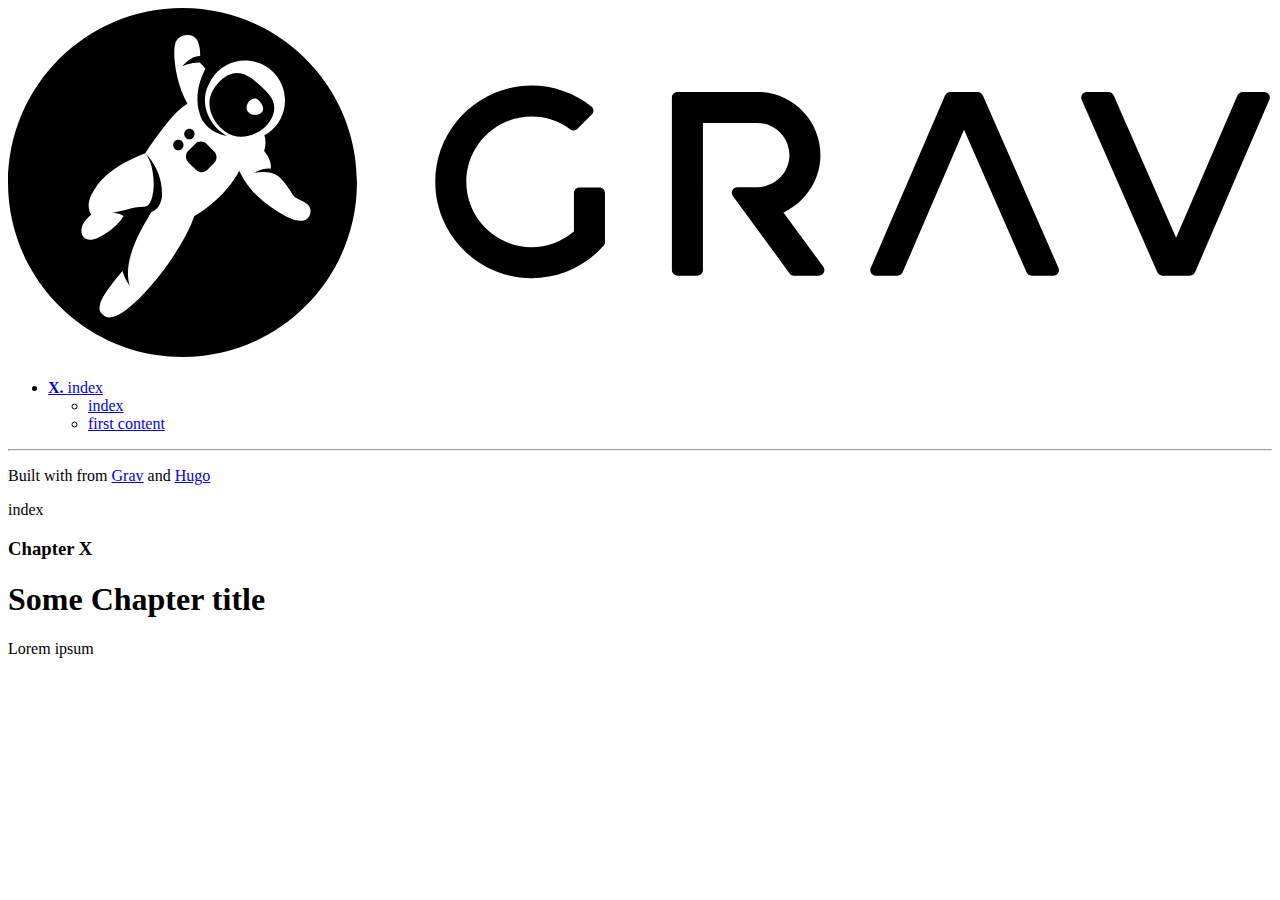
==== basics/index.html @ 23ca7bc8 "init" ====
<!DOCTYPE html>
<html lang="en" class="js csstransforms3d">
  <head>
    <meta charset="utf-8">
    <meta name="viewport" content="width=device-width, initial-scale=1, maximum-scale=1, user-scalable=no">
    <meta name="generator" content="Hugo 0.17" />
    <meta name="description" content="">


    <link rel="shortcut icon" href="/images/favicon.png" type="image/x-icon" />

    
    <title>index</title>
    <link href="http://replace-this-with-your-hugo-site.com//css/nucleus.css" rel="stylesheet">
    <link href="http://replace-this-with-your-hugo-site.com//css/font-awesome.min.css" rel="stylesheet">
    <link href="http://replace-this-with-your-hugo-site.com//css/hybrid.css" rel="stylesheet">
    <link href="http://replace-this-with-your-hugo-site.com//css/featherlight.min.css" rel="stylesheet">
    <link href="http://replace-this-with-your-hugo-site.com//css/perfect-scrollbar.min.css" rel="stylesheet">
    <link href="http://replace-this-with-your-hugo-site.com//css/horsey.css" rel="stylesheet">
    <link href="http://replace-this-with-your-hugo-site.com//css/theme.css" rel="stylesheet">
    <link href="http://replace-this-with-your-hugo-site.com//css/hugo-theme.css" rel="stylesheet">
    <script src="http://replace-this-with-your-hugo-site.com//js/jquery-2.x.min.js"></script>
    <style type="text/css">:root #header + #content > #left > #rlblock_left
    {display:none !important;}</style>
    

  </head>
  <body class="" data-url="/basics/">
    <nav id="sidebar">
  <div id="header-wrapper">
    <div id="header">
      <a id="logo" href="http://getgrav.org">
  <svg id="grav-logo" width="100%" height="100%" viewBox="0 0 504 140" version="1.1" xmlns="http://www.w3.org/2000/svg" xmlns:xlink="http://www.w3.org/1999/xlink" xml:space="preserve" style="fill-rule:evenodd;clip-rule:evenodd;stroke-linejoin:round;stroke-miterlimit:1.41421;">
    <path d="M235.832,71.564l-7.98,-0.001c-1.213,0.001 -2.197,0.987 -2.197,2.204l0,15.327l-0.158,0.132c-4.696,3.962 -10.634,6.14 -16.719,6.14c-14.356,0 -26.034,-11.68 -26.034,-26.037c0,-14.358 11.678,-26.035 26.034,-26.035c5.582,0 10.919,1.767 15.437,5.113c0.877,0.649 2.093,0.56 2.866,-0.211l5.69,-5.69c0.444,-0.442 0.675,-1.055 0.639,-1.681c-0.034,-0.627 -0.336,-1.206 -0.828,-1.597c-6.76,-5.363 -15.214,-8.314 -23.805,-8.314c-21.18,0 -38.414,17.233 -38.414,38.415c0,21.183 17.234,38.415 38.414,38.415c10.937,0 21.397,-4.705 28.698,-12.914c0.358,-0.403 0.556,-0.921 0.556,-1.46l0,-19.603c0,-1.217 -0.985,-2.203 -2.2,-2.203"
      style="fill:#000;fill-rule:nonzero;"></path>
    <path d="M502.794,34.445c-0.408,-0.616 -1.1,-0.989 -1.838,-0.989l-8.684,0c-0.879,0 -1.673,0.522 -2.022,1.329l-24.483,56.839l-24.92,-56.852c-0.352,-0.799 -1.142,-1.316 -2.012,-1.316l-8.713,0c-0.744,0 -1.44,0.373 -1.843,0.995c-0.408,0.623 -0.476,1.408 -0.174,2.09l30.186,68.858c0.352,0.799 1.143,1.317 2.017,1.317l10.992,0c0.879,0 1.673,-0.527 2.021,-1.329l29.655,-68.861c0.289,-0.68 0.222,-1.461 -0.182,-2.081"
      style="fill:#000;fill-rule:nonzero;"></path>
    <path d="M388.683,34.772c-0.353,-0.798 -1.142,-1.316 -2.017,-1.316l-10.988,0c-0.879,0 -1.673,0.522 -2.021,1.329l-29.655,68.861c-0.294,0.675 -0.226,1.46 0.182,2.077c0.407,0.619 1.096,0.993 1.838,0.993l8.684,0c0.879,0 1.673,-0.526 2.022,-1.329l24.478,-56.842l24.92,56.854c0.353,0.798 1.143,1.317 2.013,1.317l8.717,0c0.744,0 1.44,-0.374 1.843,-0.993c0.408,-0.624 0.471,-1.41 0.174,-2.094l-30.19,-68.857Z"
      style="fill:#000;fill-rule:nonzero;"></path>
    <path d="M309.196,81.525l0.476,-0.229c8.675,-4.191 14.279,-13.087 14.279,-22.667c0,-13.881 -11.295,-25.174 -25.176,-25.174l-31.863,0c-1.214,0 -2.199,0.988 -2.199,2.202l0,68.855c0,1.219 0.985,2.204 2.199,2.204l7.979,0c1.214,0 2.2,-0.985 2.2,-2.204l0,-58.679l21.684,0c7.059,0 12.799,5.739 12.799,12.796c0,5.885 -3.996,10.989 -9.728,12.408c-1.032,0.261 -2.064,0.393 -3.071,0.393l-7.977,0c-0.829,0 -1.585,0.467 -1.959,1.205c-0.378,0.74 -0.305,1.625 0.187,2.296l22.62,30.884c0.412,0.566 1.07,0.901 1.771,0.901l9.915,0c0.827,0 1.587,-0.467 1.96,-1.207c0.378,-0.742 0.302,-1.629 -0.186,-2.296l-15.91,-21.688Z"
      style="fill:#000;fill-rule:nonzero;"></path>
    <path d="M107.191,80.969c-7.255,-4.794 -11.4,-8.845 -15.011,-16.109c-2.47,4.977 -8.236,12.376 -17.962,18.198c-4.856,15.106 -27.954,44.015 -35.43,39.916c-2.213,-1.212 -2.633,-2.808 -2.133,-4.456c0.536,-4.129 9.078,-13.62 9.078,-13.62c0,0 0.18,1.992 2.913,6.187c-3.609,-11.205 5.965,-25.031 8.5,-29.738c3.985,-1.269 4.274,-6.387 4.274,-6.387c0.255,-7.909 -3.278,-13.635 -6.701,-17.059c2.459,3.002 3.255,7.539 3.372,11.694l0,0.023c0.012,0.469 0.012,0.93 0.011,1.39c-0.117,3.439 -1.157,8.19 -3.383,8.19l0.006,0.03c-2.289,-0.098 -5.115,0.391 -7.639,1.18l-5.582,1.334c0,0 2.977,-0.136 4.584,1.252c-1.79,2.915 -5.769,6.533 -10.206,8.588c-6.457,2.995 -8.312,-2.964 -5.034,-6.838c0.805,-0.946 1.618,-1.745 2.387,-2.399c-0.495,-0.513 -0.807,-1.198 -0.889,-2.068c-0.001,-0.005 -0.004,-0.009 -0.005,-0.013c-0.45,-1.977 -0.202,-4.543 2.596,-8.623c0.551,-0.863 1.214,-1.748 2.007,-2.647c0.025,-0.031 0.046,-0.059 0.072,-0.089c0.034,-0.042 0.072,-0.08 0.108,-0.121c0.02,-0.023 0.039,-0.045 0.059,-0.068c0.2,-0.228 0.413,-0.45 0.639,-0.663c3.334,-3.414 8.599,-6.966 16.897,-10.152c9.675,-14.223 13.219,-16.89 13.219,-16.89c1.071,-1.096 2.943,-2.458 3.632,-2.805c-5.053,-8.781 -6.074,-21.158 -4.75,-24.493c-0.107,0.18 -0.206,0.365 -0.287,0.556c0.49,-1.143 0.819,-1.509 1.328,-2.111c1.381,-1.632 6.058,-2.488 7.737,0.971c0.895,1.844 1.063,4.232 1.034,6.023c-3.704,-0.193 -7.063,4.036 -7.063,4.036c0,0 3.067,-1.448 6.879,-1.473c0,0 1.015,0.883 2.283,2.542c-1.712,3.213 -4.524,10.021 -2.488,17.168c0.338,1.408 0.849,2.619 1.483,3.648c0.024,0.045 0.044,0.089 0.069,0.135c0.051,0.066 0.096,0.122 0.144,0.183c3.368,5.072 9.542,5.665 9.542,5.665c-2.906,-1.45 -5.274,-3.76 -6.816,-6.56c-0.8,-1.498 -1.291,-2.762 -1.592,-3.761c-1.636,-6.313 0.771,-9.999 2.149,-12.471c3.17,-4.917 8.944,-7.893 15.151,-7.185c8.712,0.995 14.968,8.862 13.973,17.571c-0.608,5.321 -3.781,9.723 -8.142,12.117c1.049,2.839 -0.073,6.28 -0.073,6.28c2.642,3.323 2.758,5.238 2.667,7.017c-3.357,-0.565 -6.618,1.701 -6.618,1.701c0,0 6.476,-1.546 10.238,1.81c2.446,2.631 4.078,5.009 5.051,6.766c1.393,2.505 7.859,2.683 7.123,7.188c-0.737,4.499 -5.669,4.542 -13.401,-0.56M69.571,0c-38.424,0 -69.571,31.148 -69.571,69.567c0,38.422 31.147,69.573 69.571,69.573c38.42,0 69.568,-31.151 69.568,-69.573c0,-38.42 -31.148,-69.567 -69.568,-69.567"
      style="fill:#000;fill-rule:nonzero;"></path>
    <path d="M73.796,51.693c0.813,-0.814 0.813,-2.134 0,-2.947c-0.815,-0.814 -2.133,-0.814 -2.947,0c-0.815,0.813 -0.815,2.133 0,2.947c0.814,0.813 2.132,0.813 2.947,0" style="fill:#000;fill-rule:nonzero;"></path>
    <path d="M66.445,53.149c-0.814,0.813 -0.814,2.133 0,2.947c0.813,0.814 2.133,0.814 2.947,0c0.813,-0.814 0.813,-2.134 0,-2.947c-0.814,-0.813 -2.134,-0.813 -2.947,0" style="fill:#000;fill-rule:nonzero;"></path>
    <path d="M79.231,54.233c-1.274,-1.274 -3.339,-1.272 -4.611,0l-2.713,2.712c-1.274,1.275 -1.274,3.339 0,4.612l2.978,2.978c1.274,1.275 3.338,1.274 4.611,0l2.712,-2.712c1.274,-1.274 1.274,-3.339 0,-4.612l-2.977,-2.978Z" style="fill:#000;fill-rule:nonzero;"></path>
    <path d="M95.759,41.445c-2.151,-2.578 1.869,-7.257 4.391,-4.463c4.645,5.148 -2.237,7.041 -4.391,4.463M105.004,44.132c3.442,-6.553 -1.427,-10.381 -4.773,-13.523c-5.36,-5.039 -10.706,-7.217 -16.811,-0.241c-6.102,6.977 -2.226,15.068 3.356,19.061c5.584,3.994 14.782,1.255 18.228,-5.297"
      style="fill:#000;fill-rule:nonzero;"></path>
  </svg>
</a>

    </div>
    
</div>


  <div class="highlightable">
    <ul class="topics">
      
      
        
      
      
      
      

      
        
      
      
      

      <li class="dd-item active parent" data-nav-id="/basics/">
        <a href="/basics/">
          <span>
            
              <b>X. </b>
            
             index
            
           </span>
        </a>
        
        <ul>
          
          
          
          
            <li class="dd-item " data-nav-id="/basics/second-content/">
              <a href="/basics/second-content/">
                <span>index     </i></span>
              </a>
            </li>
          
          
          
            <li class="dd-item " data-nav-id="/basics/first-content/">
              <a href="/basics/first-content/">
                <span>first content     </i></span>
              </a>
            </li>
          
          
        </ul>
        
      </li>
      
      
    </ul>
    <hr>
     
    <section id="footer">
      <p>Built with <a href="https://github.com/matcornic/hugo-theme-learn"><i class="fa fa-heart"></i></a> from <a href="http://getgrav.org">Grav</a> and <a href="http://gohugo.io/">Hugo</a></p>
    </section>
  </div>
</nav>

        <section id="body">
        <div id="overlay"></div>

        <div class="padding highlightable">

            <div id="top-bar">
              
              <div id="breadcrumbs" itemscope="" itemtype="http://data-vocabulary.org/Breadcrumb">
                  <span id="sidebar-toggle-span">
                      <a href="#" id="sidebar-toggle" data-sidebar-toggle="">
                        <i class="fa fa-bars"></i>
                      </a>
                  </span>
                
                
                
                
                  
                    
                    
                  
                
                <span itemprop="title"> index</span>
              </div>
              

            </div>
            
              <div id="chapter">
            
    	        <div id="body-inner">
                



<h3 id="chapter-x">Chapter X</h3>

<h1 id="some-chapter-title">Some Chapter title</h1>

<p>Lorem ipsum</p>


      
        </div> 
      
      </div>
    </div>

    <div id="navigation">
        
        <a class="nav nav-prev" href="http://replace-this-with-your-hugo-site.com//prev/path"> <i class="fa fa-chevron-left"></i></a>
        <a class="nav nav-next" href="http://replace-this-with-your-hugo-site.com//next/path" style="margin-right: 0px;"><i class="fa fa-chevron-right"></i></a>
    </div>

    </section>
    <div style="left: -1000px; overflow: scroll; position: absolute; top: -1000px; border: none; box-sizing: content-box; height: 200px; margin: 0px; padding: 0px; width: 200px;">
      <div style="border: none; box-sizing: content-box; height: 200px; margin: 0px; padding: 0px; width: 200px;"></div>
    </div>
    <script src="http://replace-this-with-your-hugo-site.com//js/clipboard.min.js"></script>
    <script src="http://replace-this-with-your-hugo-site.com//js/perfect-scrollbar.min.js"></script>
    <script src="http://replace-this-with-your-hugo-site.com//js/perfect-scrollbar.jquery.min.js"></script>
    <script src="http://replace-this-with-your-hugo-site.com//js/jquery.sticky-kit.min.js"></script>
    <script src="http://replace-this-with-your-hugo-site.com//js/featherlight.min.js"></script>
    <script src="http://replace-this-with-your-hugo-site.com//js/html5shiv-printshiv.min.js"></script>
    <script src="http://replace-this-with-your-hugo-site.com//js/highlight.pack.js"></script>
    <script>hljs.initHighlightingOnLoad();</script>
    <script src="http://replace-this-with-your-hugo-site.com//js/modernizr.custom.71422.js"></script>
    <script src="http://replace-this-with-your-hugo-site.com//js/learn.js"></script>
    <script src="http://replace-this-with-your-hugo-site.com//js/hugo-learn.js"></script>
    

  </body>
</html>
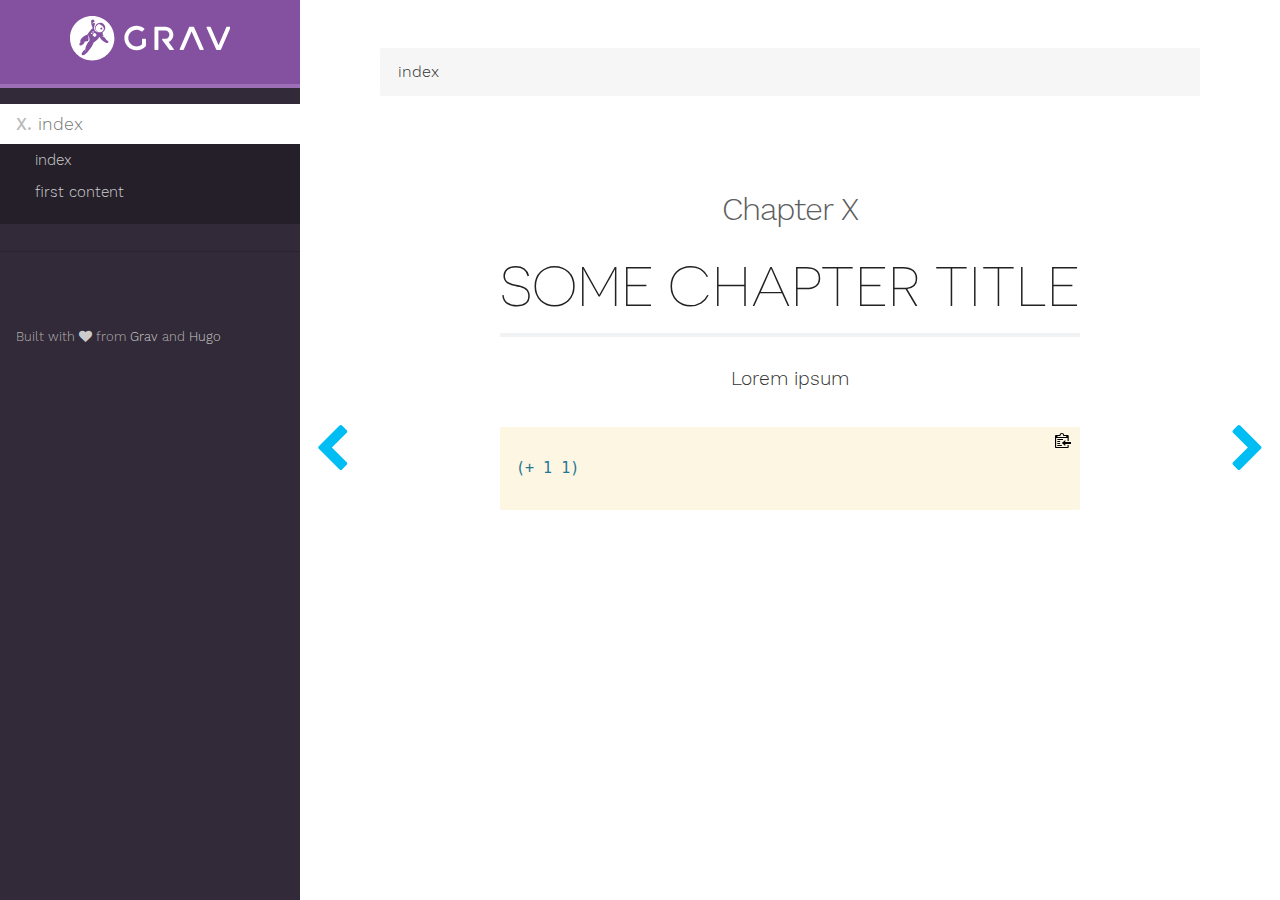
==== commit 09b4aa5c: "init" ====
--- a/basics/index.html
+++ b/basics/index.html
@@ -7,19 +7,19 @@
     <meta name="description" content="">
 
 
-    <link rel="shortcut icon" href="/images/favicon.png" type="image/x-icon" />
+    <link rel="shortcut icon" href="https://sercanu.github.io/clojure-docs/images/favicon.ico" type="image/x-icon" />
 
     
     <title>index</title>
-    <link href="http://replace-this-with-your-hugo-site.com//css/nucleus.css" rel="stylesheet">
-    <link href="http://replace-this-with-your-hugo-site.com//css/font-awesome.min.css" rel="stylesheet">
-    <link href="http://replace-this-with-your-hugo-site.com//css/hybrid.css" rel="stylesheet">
-    <link href="http://replace-this-with-your-hugo-site.com//css/featherlight.min.css" rel="stylesheet">
-    <link href="http://replace-this-with-your-hugo-site.com//css/perfect-scrollbar.min.css" rel="stylesheet">
-    <link href="http://replace-this-with-your-hugo-site.com//css/horsey.css" rel="stylesheet">
-    <link href="http://replace-this-with-your-hugo-site.com//css/theme.css" rel="stylesheet">
-    <link href="http://replace-this-with-your-hugo-site.com//css/hugo-theme.css" rel="stylesheet">
-    <script src="http://replace-this-with-your-hugo-site.com//js/jquery-2.x.min.js"></script>
+    <link href="https://sercanu.github.io/clojure-docs//css/nucleus.css" rel="stylesheet">
+    <link href="https://sercanu.github.io/clojure-docs//css/font-awesome.min.css" rel="stylesheet">
+    <link href="https://sercanu.github.io/clojure-docs//css/solarized-light.css" rel="stylesheet">
+    <link href="https://sercanu.github.io/clojure-docs//css/featherlight.min.css" rel="stylesheet">
+    <link href="https://sercanu.github.io/clojure-docs//css/perfect-scrollbar.min.css" rel="stylesheet">
+    <link href="https://sercanu.github.io/clojure-docs//css/horsey.css" rel="stylesheet">
+    <link href="https://sercanu.github.io/clojure-docs//css/theme.css" rel="stylesheet">
+    <link href="https://sercanu.github.io/clojure-docs//css/hugo-theme.css" rel="stylesheet">
+    <script src="https://sercanu.github.io/clojure-docs//js/jquery-2.x.min.js"></script>
     <style type="text/css">:root #header + #content > #left > #rlblock_left
     {display:none !important;}</style>
     
@@ -71,7 +71,7 @@
       
 
       <li class="dd-item active parent" data-nav-id="/basics/">
-        <a href="/basics/">
+        <a href="https://sercanu.github.io/clojure-docs/basics/">
           <span>
             
               <b>X. </b>
@@ -87,7 +87,7 @@
           
           
             <li class="dd-item " data-nav-id="/basics/second-content/">
-              <a href="/basics/second-content/">
+              <a href="https://sercanu.github.io/clojure-docs/basics/second-content/">
                 <span>index     </i></span>
               </a>
             </li>
@@ -95,7 +95,7 @@
           
           
             <li class="dd-item " data-nav-id="/basics/first-content/">
-              <a href="/basics/first-content/">
+              <a href="https://sercanu.github.io/clojure-docs/basics/first-content/">
                 <span>first content     </i></span>
               </a>
             </li>
@@ -156,6 +156,11 @@
 
 <p>Lorem ipsum</p>
 
+<pre><code class="language-clojure">
+(+ 1 1)
+
+</code></pre>
+
 
       
         </div> 
@@ -165,25 +170,25 @@
 
     <div id="navigation">
         
-        <a class="nav nav-prev" href="http://replace-this-with-your-hugo-site.com//prev/path"> <i class="fa fa-chevron-left"></i></a>
-        <a class="nav nav-next" href="http://replace-this-with-your-hugo-site.com//next/path" style="margin-right: 0px;"><i class="fa fa-chevron-right"></i></a>
+        <a class="nav nav-prev" href="https://sercanu.github.io/clojure-docs//prev/path"> <i class="fa fa-chevron-left"></i></a>
+        <a class="nav nav-next" href="https://sercanu.github.io/clojure-docs//next/path" style="margin-right: 0px;"><i class="fa fa-chevron-right"></i></a>
     </div>
 
     </section>
     <div style="left: -1000px; overflow: scroll; position: absolute; top: -1000px; border: none; box-sizing: content-box; height: 200px; margin: 0px; padding: 0px; width: 200px;">
       <div style="border: none; box-sizing: content-box; height: 200px; margin: 0px; padding: 0px; width: 200px;"></div>
     </div>
-    <script src="http://replace-this-with-your-hugo-site.com//js/clipboard.min.js"></script>
-    <script src="http://replace-this-with-your-hugo-site.com//js/perfect-scrollbar.min.js"></script>
-    <script src="http://replace-this-with-your-hugo-site.com//js/perfect-scrollbar.jquery.min.js"></script>
-    <script src="http://replace-this-with-your-hugo-site.com//js/jquery.sticky-kit.min.js"></script>
-    <script src="http://replace-this-with-your-hugo-site.com//js/featherlight.min.js"></script>
-    <script src="http://replace-this-with-your-hugo-site.com//js/html5shiv-printshiv.min.js"></script>
-    <script src="http://replace-this-with-your-hugo-site.com//js/highlight.pack.js"></script>
+    <script src="https://sercanu.github.io/clojure-docs//js/clipboard.min.js"></script>
+    <script src="https://sercanu.github.io/clojure-docs//js/perfect-scrollbar.min.js"></script>
+    <script src="https://sercanu.github.io/clojure-docs//js/perfect-scrollbar.jquery.min.js"></script>
+    <script src="https://sercanu.github.io/clojure-docs//js/jquery.sticky-kit.min.js"></script>
+    <script src="https://sercanu.github.io/clojure-docs//js/featherlight.min.js"></script>
+    <script src="https://sercanu.github.io/clojure-docs//js/html5shiv-printshiv.min.js"></script>
+    <script src="https://sercanu.github.io/clojure-docs//js/highlight.pack.js"></script>
     <script>hljs.initHighlightingOnLoad();</script>
-    <script src="http://replace-this-with-your-hugo-site.com//js/modernizr.custom.71422.js"></script>
-    <script src="http://replace-this-with-your-hugo-site.com//js/learn.js"></script>
-    <script src="http://replace-this-with-your-hugo-site.com//js/hugo-learn.js"></script>
+    <script src="https://sercanu.github.io/clojure-docs//js/modernizr.custom.71422.js"></script>
+    <script src="https://sercanu.github.io/clojure-docs//js/learn.js"></script>
+    <script src="https://sercanu.github.io/clojure-docs//js/hugo-learn.js"></script>
     
 
   </body>
